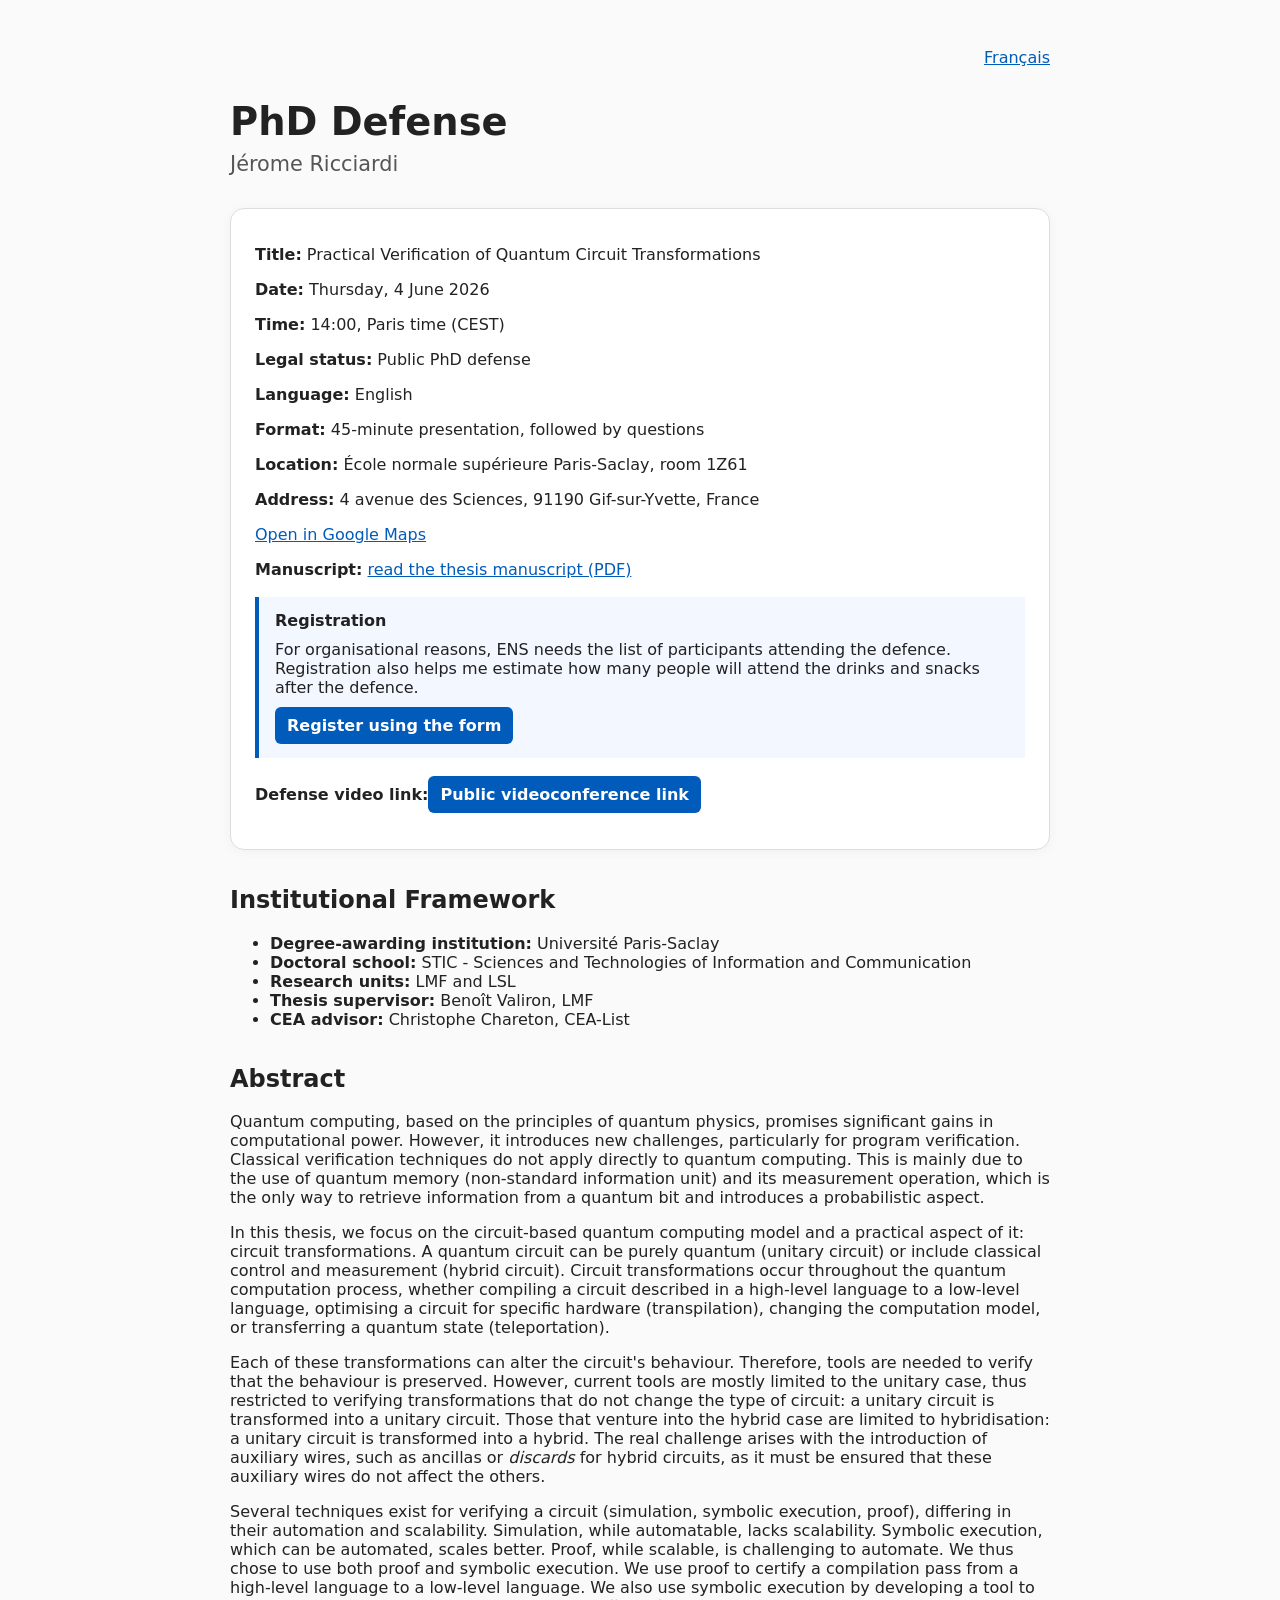
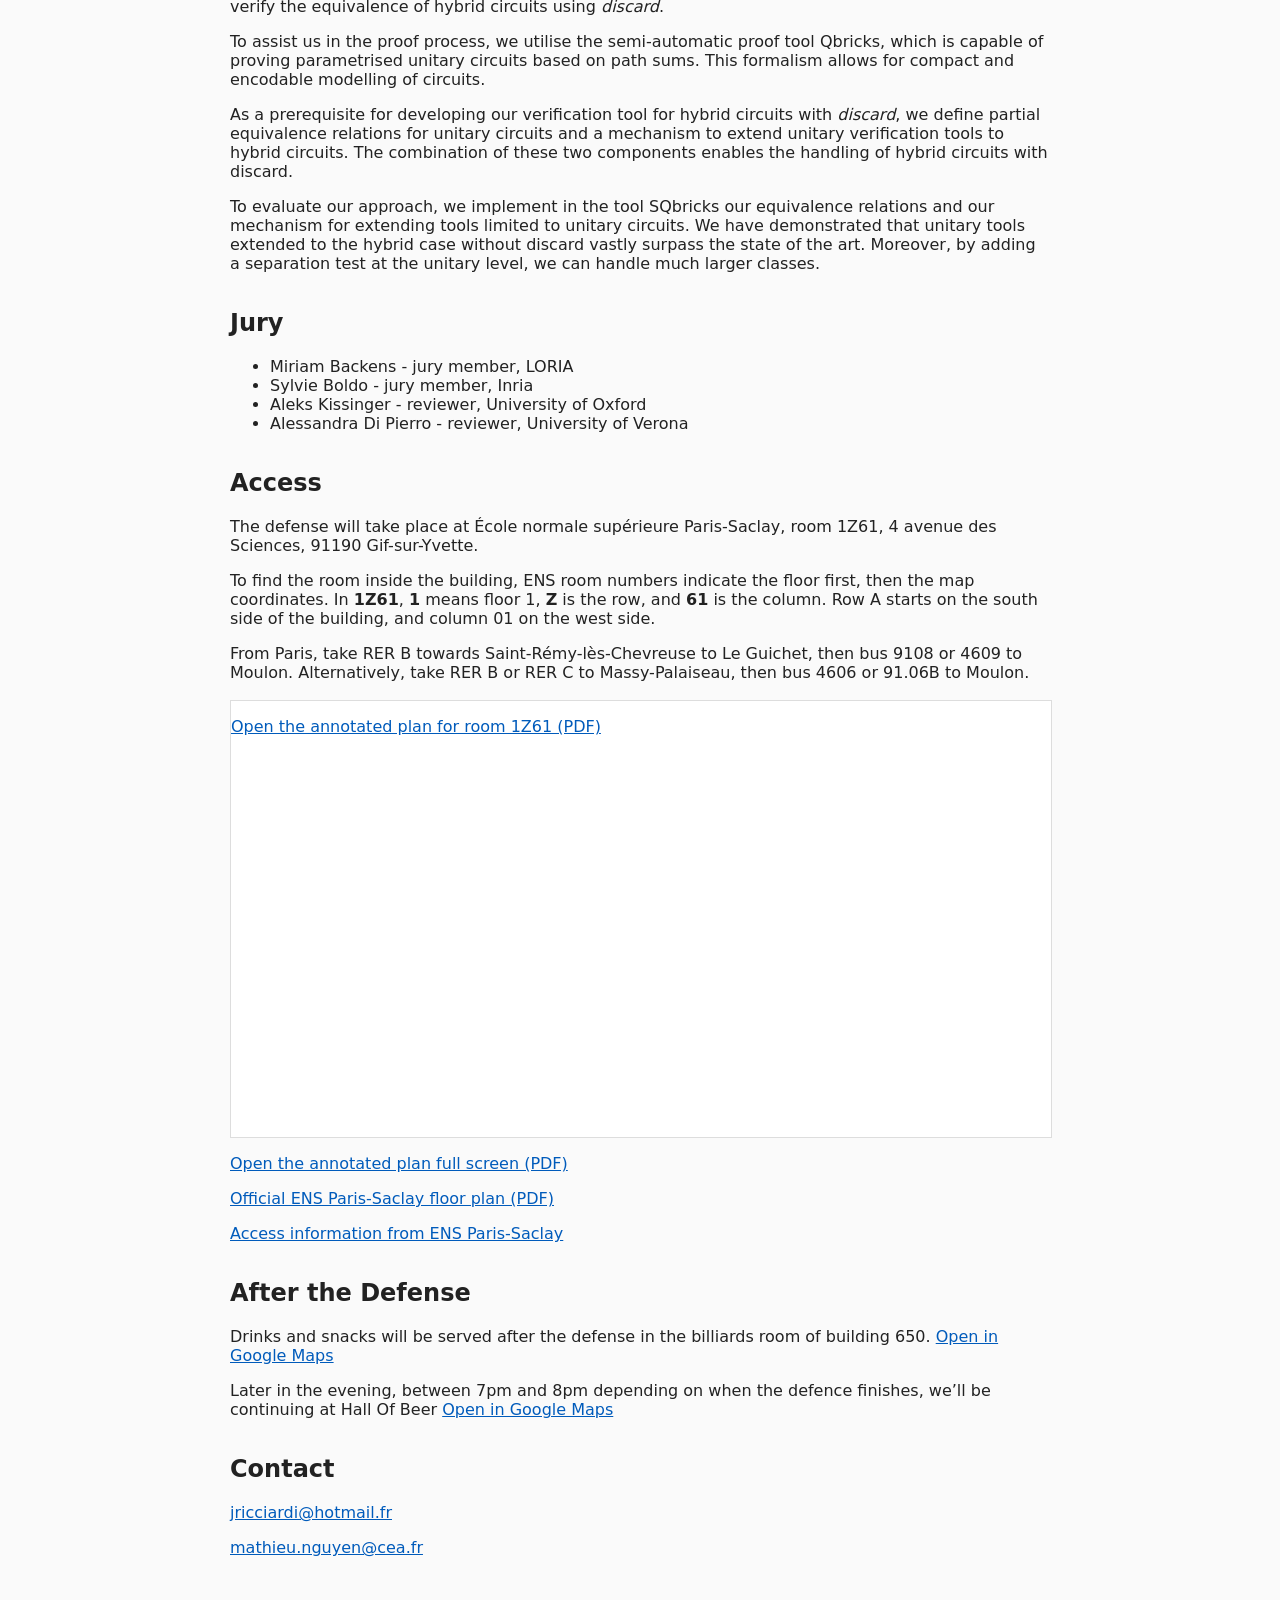
==== en.html @ b3313cec "Add 2nd contact and precision of localise the room" ====
<!doctype html>
<html lang="en">

<head>
  <meta charset="utf-8">
  <title>PhD Defense — Jérome Ricciardi</title>
  <meta name="viewport" content="width=device-width, initial-scale=1">
  <link rel="stylesheet" href="assets/style.css">
</head>

<body>
  <main>
    <div class="lang"><a href="index.html">Français</a></div>

    <h1>PhD Defense</h1>
    <p class="subtitle">Jérome Ricciardi</p>

    <section class="card">
      <p><strong>Title:</strong> Practical Verification of Quantum Circuit Transformations</p>
      <p><strong>Date:</strong> Thursday, 4 June 2026</p>
      <p><strong>Time:</strong> 14:00, Paris time (CEST)</p>
      <p><strong>Legal status:</strong> Public PhD defense</p>
      <p><strong>Language:</strong> English</p>
      <p><strong>Format:</strong> 45-minute presentation, followed by questions</p>
      <p><strong>Location:</strong> École normale supérieure Paris-Saclay, room 1Z61</p>
      <p><strong>Address:</strong> 4 avenue des Sciences, 91190 Gif-sur-Yvette, France</p>
      <p><a href="https://maps.app.goo.gl/YySipCzwZh6oyQ4a8">Open in Google Maps</a></p>
      <p><strong>Manuscript:</strong> <a href="files/these_jerome.pdf">read the thesis manuscript
          (PDF)</a></p>
      <div class="notice">
        <p><strong>Registration</strong></p>
        <p>
          For organisational reasons, ENS needs the list of participants attending the defence. Registration also helps
          me estimate how many people will attend the drinks and snacks after the defence.
        </p>
        <p><a class="button-link" href="https://forms.gle/MHxftr5LkC7maYt9A">Register using the form</a></p>
      </div>
      <p><strong>Defense video link:</strong><a class="button-link"
          href="https://app.livestorm.co/cea_list/phd-defense-jerome-ricciardi/live?s=db98a6d7-4648-4a92-914b-485fe1a177fe">Public
          videoconference link</a></p>
      <!-- <p><strong>Jury video link:</strong> TODO private videoconference link for jury members</p> -->
    </section>

    <section>
      <h2>Institutional Framework</h2>
      <ul>
        <li><strong>Degree-awarding institution:</strong> Université Paris-Saclay</li>
        <li><strong>Doctoral school:</strong> STIC - Sciences and Technologies of Information and Communication</li>
        <li><strong>Research units:</strong> LMF and LSL</li>
        <li><strong>Thesis supervisor:</strong> Benoît Valiron, LMF</li>
        <li><strong>CEA advisor:</strong> Christophe Chareton, CEA-List</li>
      </ul>
    </section>

    <section>
      <h2>Abstract</h2>
      <p>Quantum computing, based on the principles of quantum physics, promises significant gains in computational
        power. However, it introduces new challenges, particularly for program verification. Classical verification
        techniques do not apply directly to quantum computing. This is mainly due to the use of
        quantum memory (non-standard information unit) and its measurement operation, which is the only way to retrieve
        information from a quantum bit and introduces a probabilistic aspect.</p>
      <p>
        In this thesis, we focus on the circuit-based quantum computing model and a practical aspect of it: circuit
        transformations. A quantum circuit can be purely quantum (unitary circuit) or include classical control and
        measurement (hybrid circuit). Circuit transformations occur throughout the quantum computation process, whether
        compiling a circuit described
        in a high-level language to a low-level language, optimising a circuit for specific hardware (transpilation),
        changing the computation model, or transferring a quantum state (teleportation).</p>
      <p>
        Each of these transformations can alter the circuit's behaviour. Therefore, tools are needed to verify that the
        behaviour is preserved. However, current tools are mostly limited to the unitary case, thus restricted to
        verifying transformations that do not change the type of circuit: a unitary circuit is transformed into a
        unitary circuit. Those that venture into the hybrid case are limited to hybridisation: a unitary circuit is
        transformed into a
        hybrid. The real challenge arises with the introduction of auxiliary wires, such as ancillas or
        <em>discards</em> for hybrid circuits, as it must be ensured that these auxiliary wires do not affect the
        others.
      </p>
      <p>
        Several techniques exist for verifying a circuit (simulation, symbolic execution, proof), differing in their
        automation and scalability. Simulation, while automatable, lacks scalability. Symbolic execution, which can be
        automated, scales better. Proof, while scalable, is challenging to automate. We thus chose to use both proof and
        symbolic execution. We use proof to certify a compilation pass from a high-level language to a low-level
        language. We also use symbolic execution by developing a tool to verify the equivalence of hybrid circuits using
        <em>discard</em>.
      </p>
      <p>
        To assist us in the proof process, we utilise the semi-automatic proof tool Qbricks, which is capable of proving
        parametrised unitary circuits based on path sums. This formalism allows for compact and encodable modelling of
        circuits.</p>
      <p>
        As a prerequisite for developing our verification tool for hybrid circuits with <em>discard</em>, we define
        partial equivalence relations for unitary circuits and a mechanism to extend unitary verification tools to
        hybrid
        circuits. The combination of these two components enables the handling of hybrid circuits with discard.</p>
      <p>
        To evaluate our approach, we implement in the tool SQbricks our equivalence relations and our mechanism for
        extending tools limited to unitary circuits. We have demonstrated that unitary tools extended to the hybrid case
        without discard vastly surpass the state of the art. Moreover, by adding a separation test at the unitary level,
        we can handle much larger classes.</p>
    </section>

    <section>
      <h2>Jury</h2>
      <ul>
        <li>Miriam Backens - jury member, LORIA</li>
        <li>Sylvie Boldo - jury member, Inria</li>
        <li>Aleks Kissinger - reviewer, University of Oxford</li>
        <li>Alessandra Di Pierro - reviewer, University of Verona</li>
      </ul>
    </section>

    <section>
      <h2>Access</h2>
      <p>
        The defense will take place at École normale supérieure Paris-Saclay, room 1Z61,
        4 avenue des Sciences, 91190 Gif-sur-Yvette.
      </p>
      <p>
        To find the room inside the building, ENS room numbers indicate the floor first, then the map coordinates. In
        <strong>1Z61</strong>, <strong>1</strong> means floor 1, <strong>Z</strong> is the row, and
        <strong>61</strong> is the column. Row A starts on the south side of the building, and column 01 on the west
        side.
      </p>
      <p>
        From Paris, take RER B towards Saint-Rémy-lès-Chevreuse to Le Guichet, then bus 9108 or 4609 to Moulon.
        Alternatively, take RER B or RER C to Massy-Palaiseau, then bus 4606 or 91.06B to Moulon.
      </p>
      <div class="map-preview">
        <object data="files/plan-ens.pdf" type="application/pdf" aria-label="Annotated plan for room 1Z61">
          <p><a href="files/plan-ens.pdf">Open the annotated plan for room 1Z61 (PDF)</a></p>
        </object>
      </div>
      <p><a href="files/plan-ens.pdf">Open the annotated plan full screen (PDF)</a></p>
      <p><a href="https://ens-paris-saclay.fr/sites/default/files/2020-09/Plan%20ENS%20Paris-Saclay.pdf">Official ENS
          Paris-Saclay floor plan (PDF)</a></p>
      <p><a href="https://ens-paris-saclay.fr/lecole/venir-lecole">Access information from ENS Paris-Saclay</a></p>
    </section>

    <section>
      <h2>After the Defense</h2>
      <p>
        Drinks and snacks will be served after the defense in the
        billiards room of building 650.
        <a href="https://maps.app.goo.gl/uY7dRMi2qqMR5Bhy9">Open in Google Maps</a>
      </p>
      <p>
        Later in the evening, between 7pm and 8pm depending on when the defence finishes, we’ll be continuing at Hall Of
        Beer
        <a href="https://maps.app.goo.gl/phhV9KRYEQvaL94y9">Open in Google Maps</a>
      </p>
    </section>

    <section>
      <h2>Contact</h2>
      <p><a href="mailto:jricciardi@hotmail.fr">jricciardi@hotmail.fr</a></p>
      <p><a href="mailto:mathieu.nguyen@cea.fr">mathieu.nguyen@cea.fr</a></p>
    </section>
  </main>
</body>

</html>
---- assets/style.css ----
body {
  font-family: system-ui, -apple-system, BlinkMacSystemFont, "Segoe UI", sans-serif;
  margin: 0;
  color: #222;
  background: #fafafa;
}

main {
  max-width: 820px;
  margin: 0 auto;
  padding: 48px 20px;
}

.lang {
  text-align: right;
  margin-bottom: 32px;
}

h1 {
  font-size: 2.4rem;
  margin-bottom: 0.2em;
}

.subtitle {
  font-size: 1.3rem;
  color: #555;
  margin-top: 0;
}

h2 {
  margin-top: 36px;
}

.card {
  background: white;
  border: 1px solid #ddd;
  border-radius: 14px;
  padding: 20px 24px;
  margin: 32px 0;
  box-shadow: 0 2px 12px rgba(0,0,0,0.04);
}

a {
  color: #005bbb;
}

.notice {
  margin: 18px 0;
  padding: 14px 16px;
  background: #f3f7ff;
  border-left: 4px solid #005bbb;
}

.notice p {
  margin: 0 0 10px;
}

.notice p:last-child {
  margin-bottom: 0;
}

.button-link {
  display: inline-block;
  padding: 9px 12px;
  color: #fff;
  background: #005bbb;
  border-radius: 6px;
  font-weight: 600;
  text-decoration: none;
}

.button-link:hover,
.button-link:focus {
  background: #004999;
}

.map-preview {
  width: 100%;
  margin: 18px 0 8px;
  border: 1px solid #ddd;
  background: #fff;
}

.map-preview object {
  display: block;
  width: 100%;
  height: min(62vw, 420px);
}
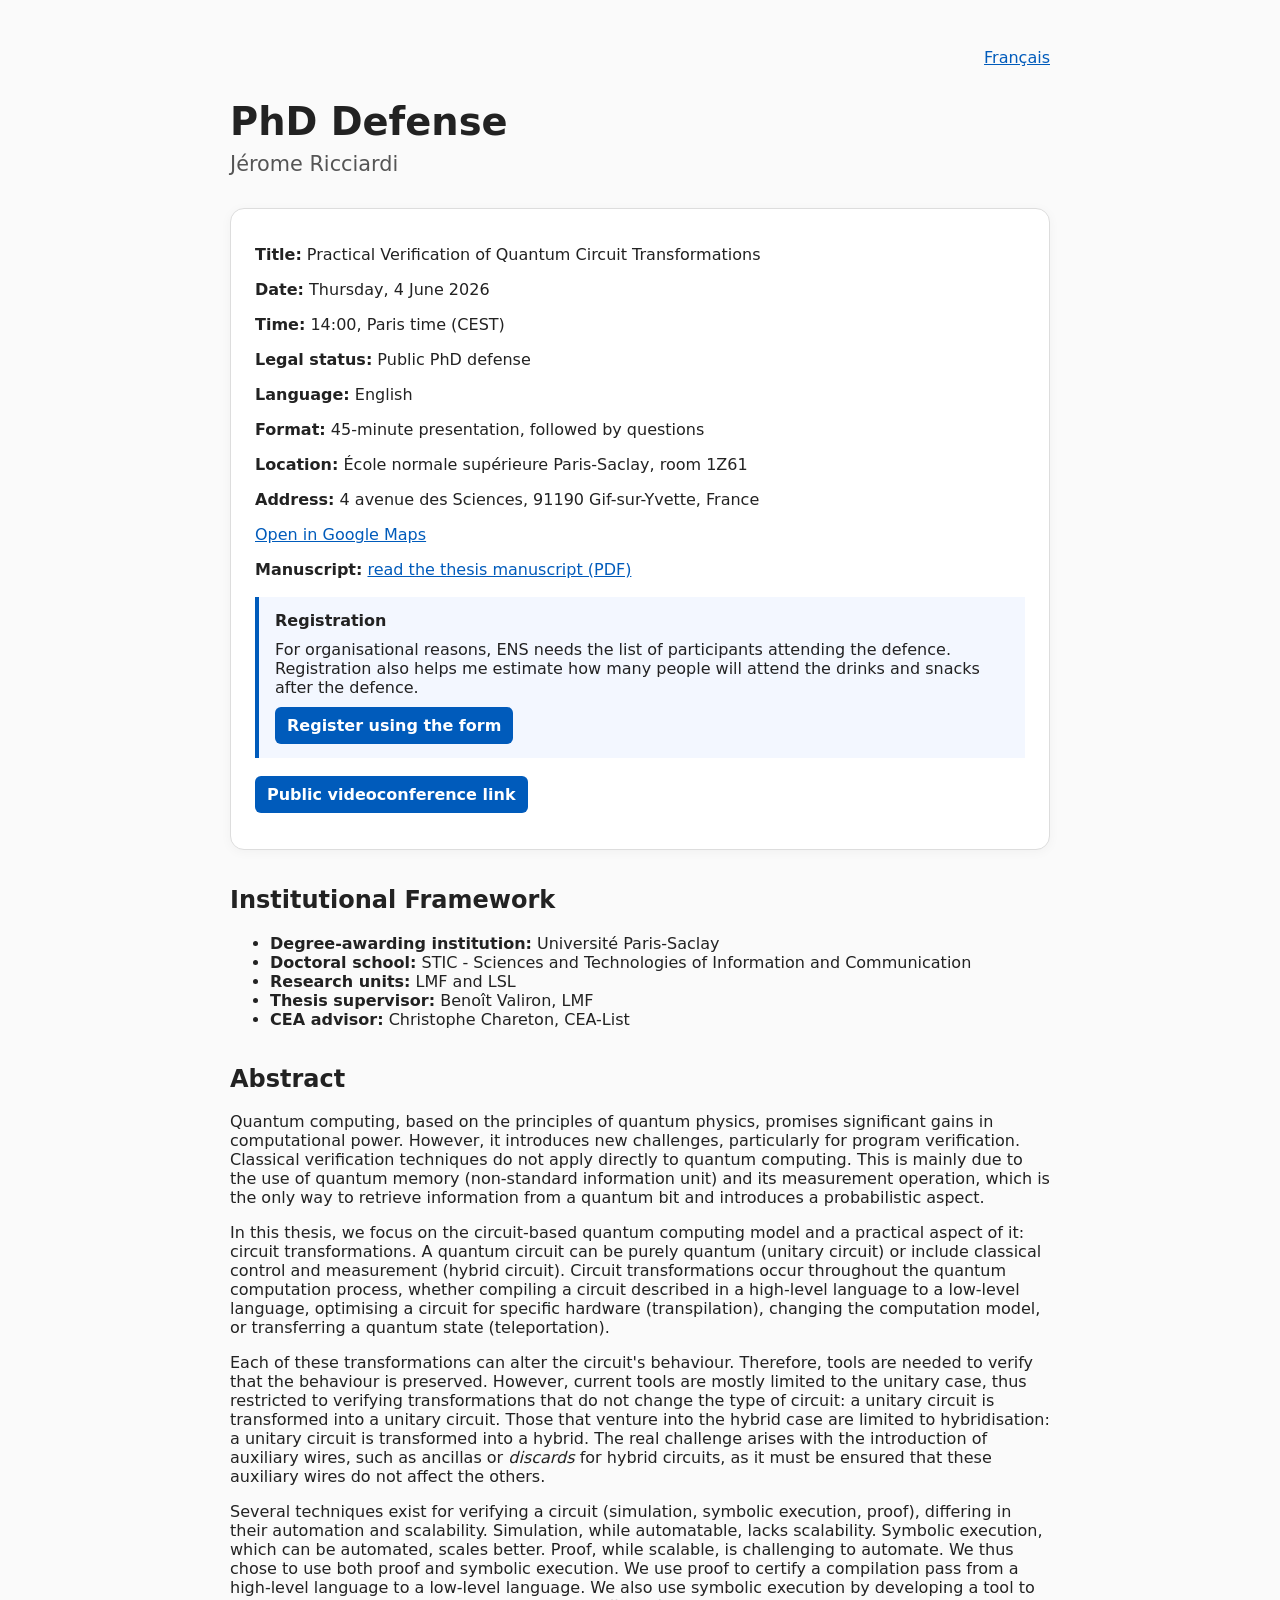
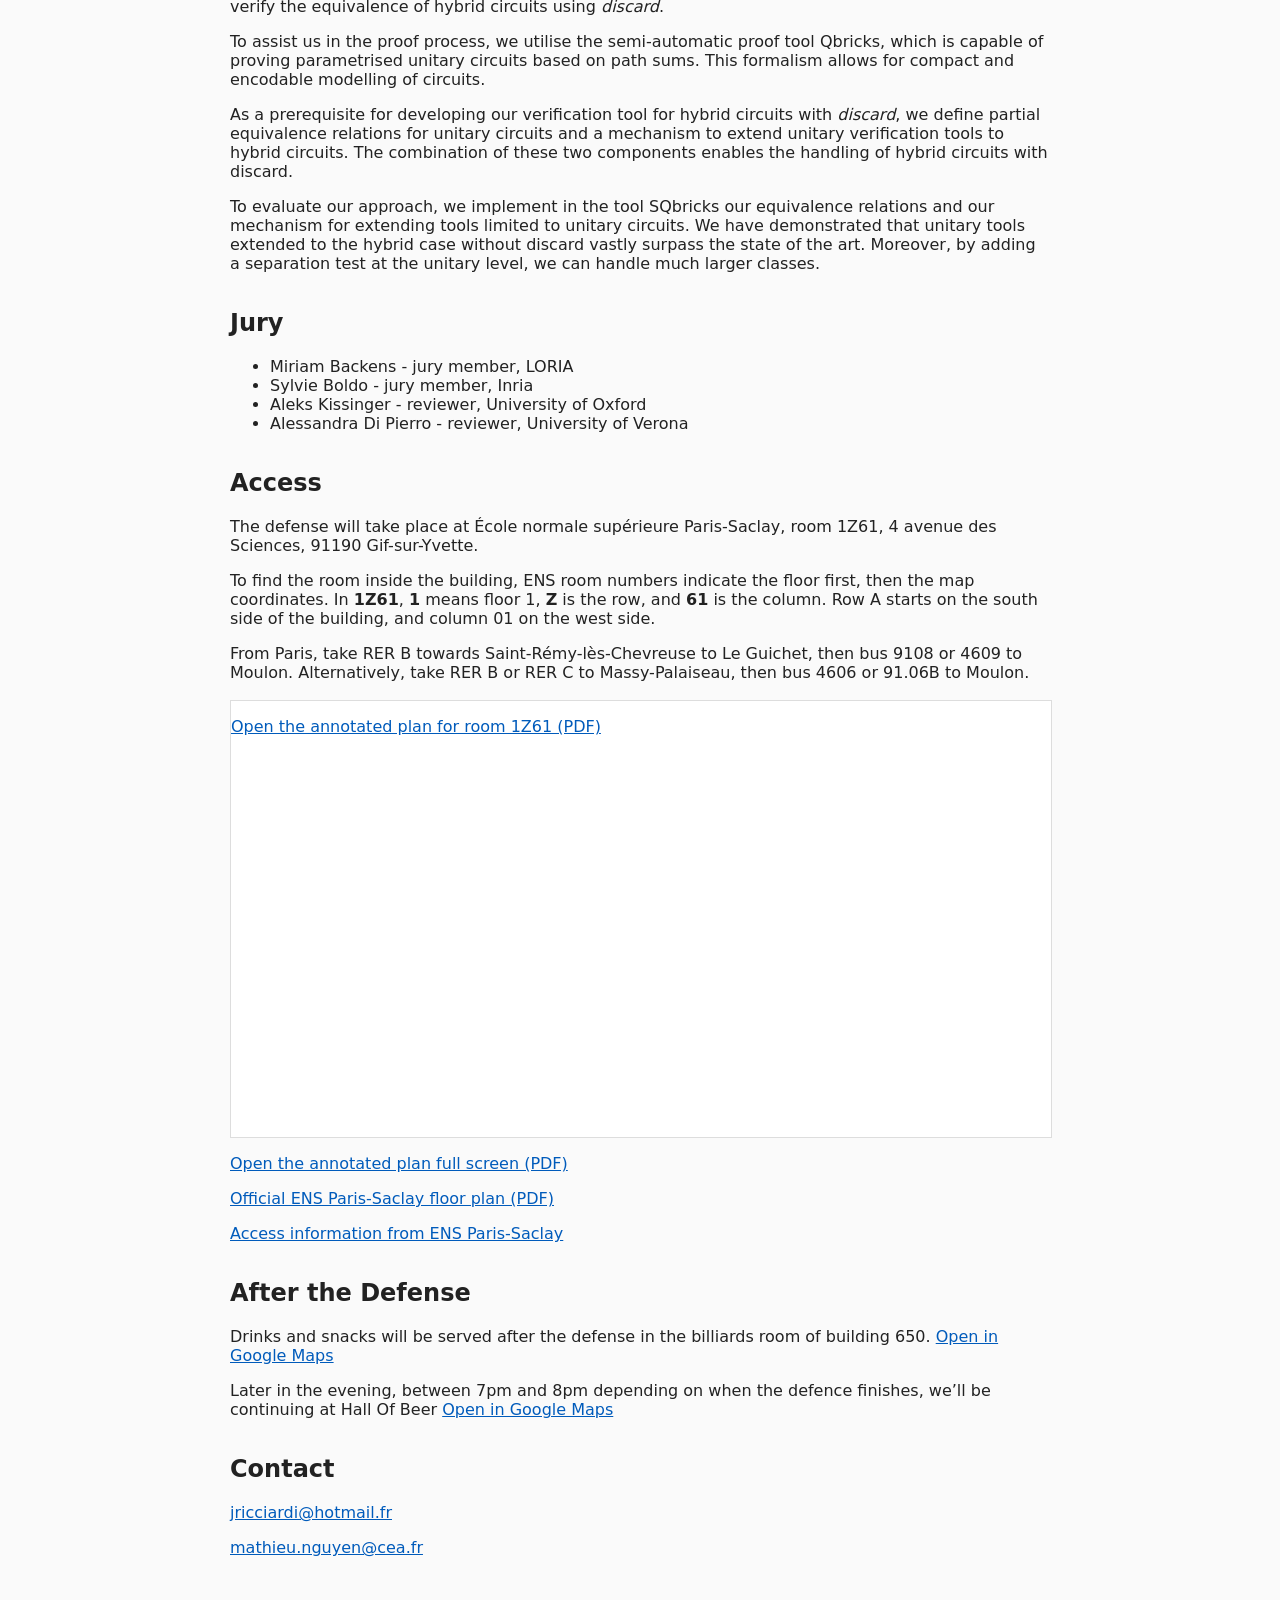
==== commit 38a671c2: "Add 2nd contact and precision of localise the room" ====
--- a/en.html
+++ b/en.html
@@ -35,7 +35,7 @@
         </p>
         <p><a class="button-link" href="https://forms.gle/MHxftr5LkC7maYt9A">Register using the form</a></p>
       </div>
-      <p><strong>Defense video link:</strong><a class="button-link"
+      <p><a class="button-link"
           href="https://app.livestorm.co/cea_list/phd-defense-jerome-ricciardi/live?s=db98a6d7-4648-4a92-914b-485fe1a177fe">Public
           videoconference link</a></p>
       <!-- <p><strong>Jury video link:</strong> TODO private videoconference link for jury members</p> -->
@@ -159,4 +159,4 @@
   </main>
 </body>
 
-</html>
+</html>
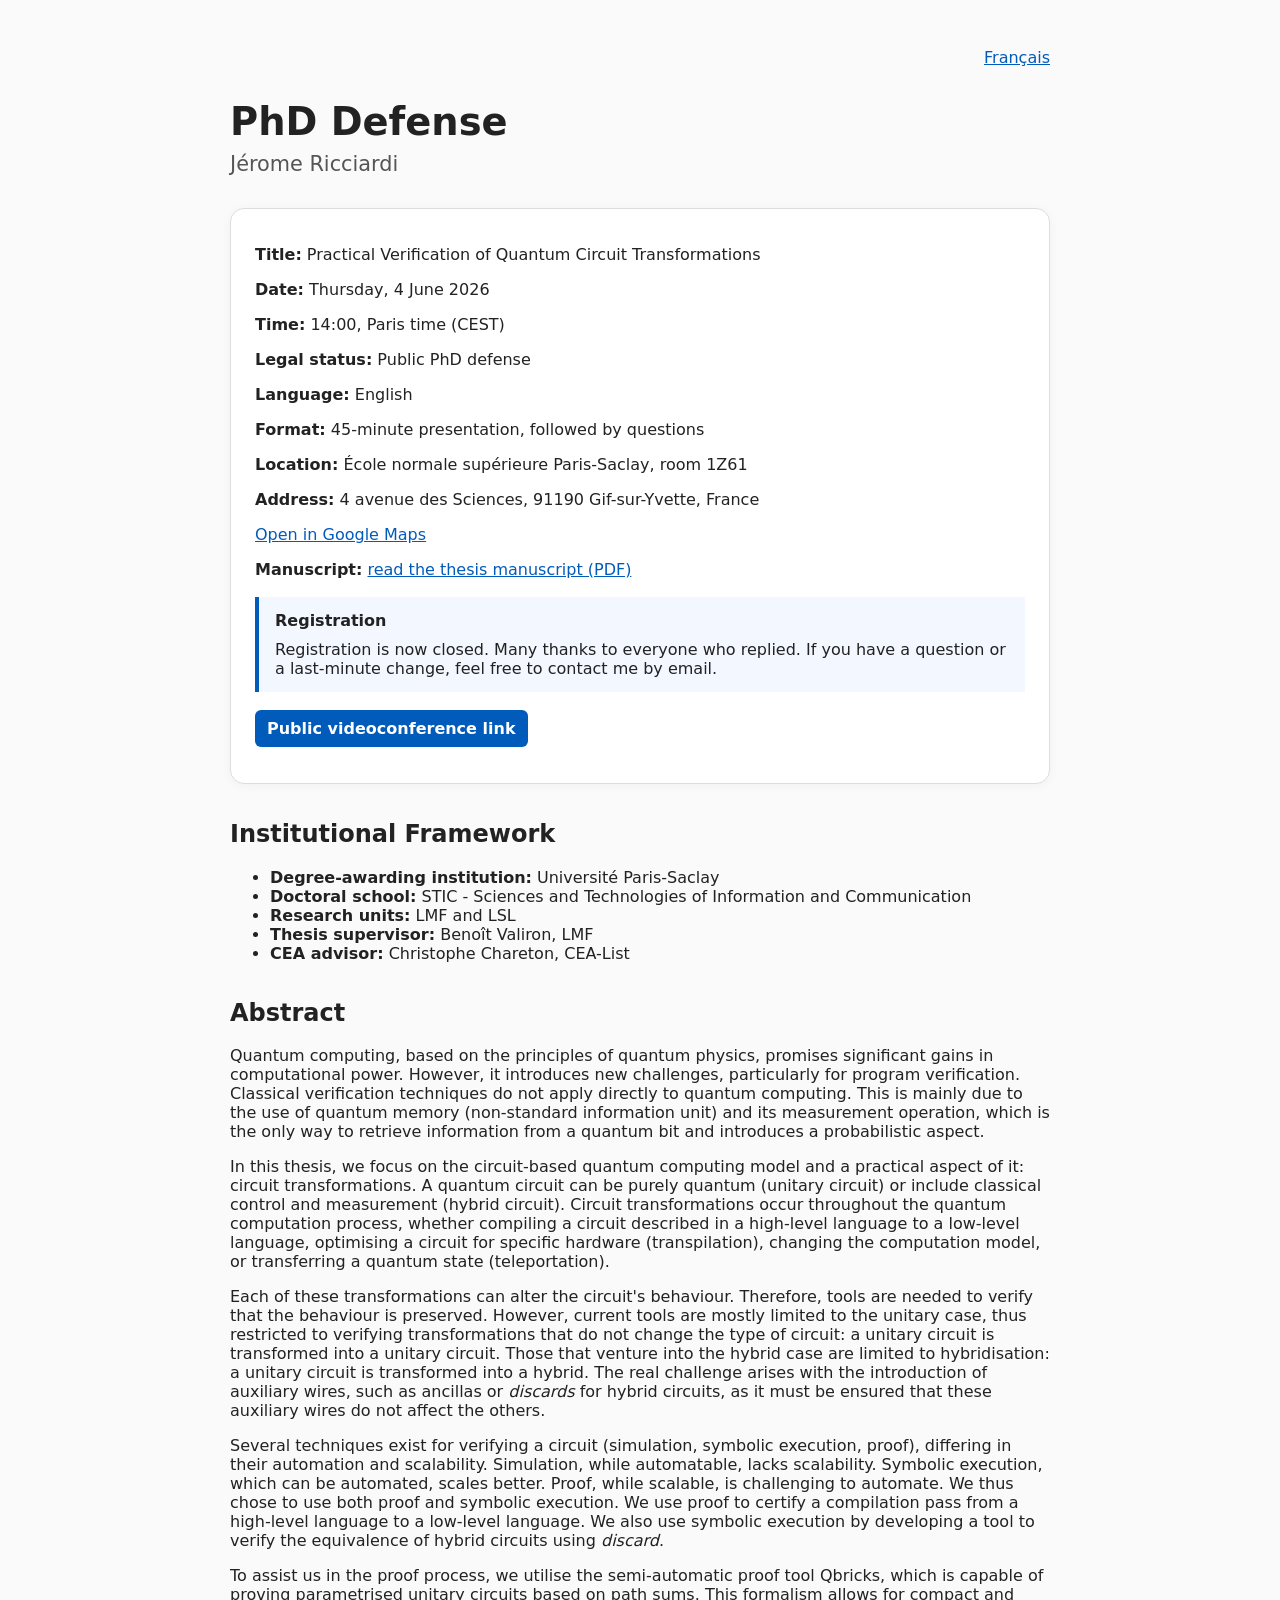
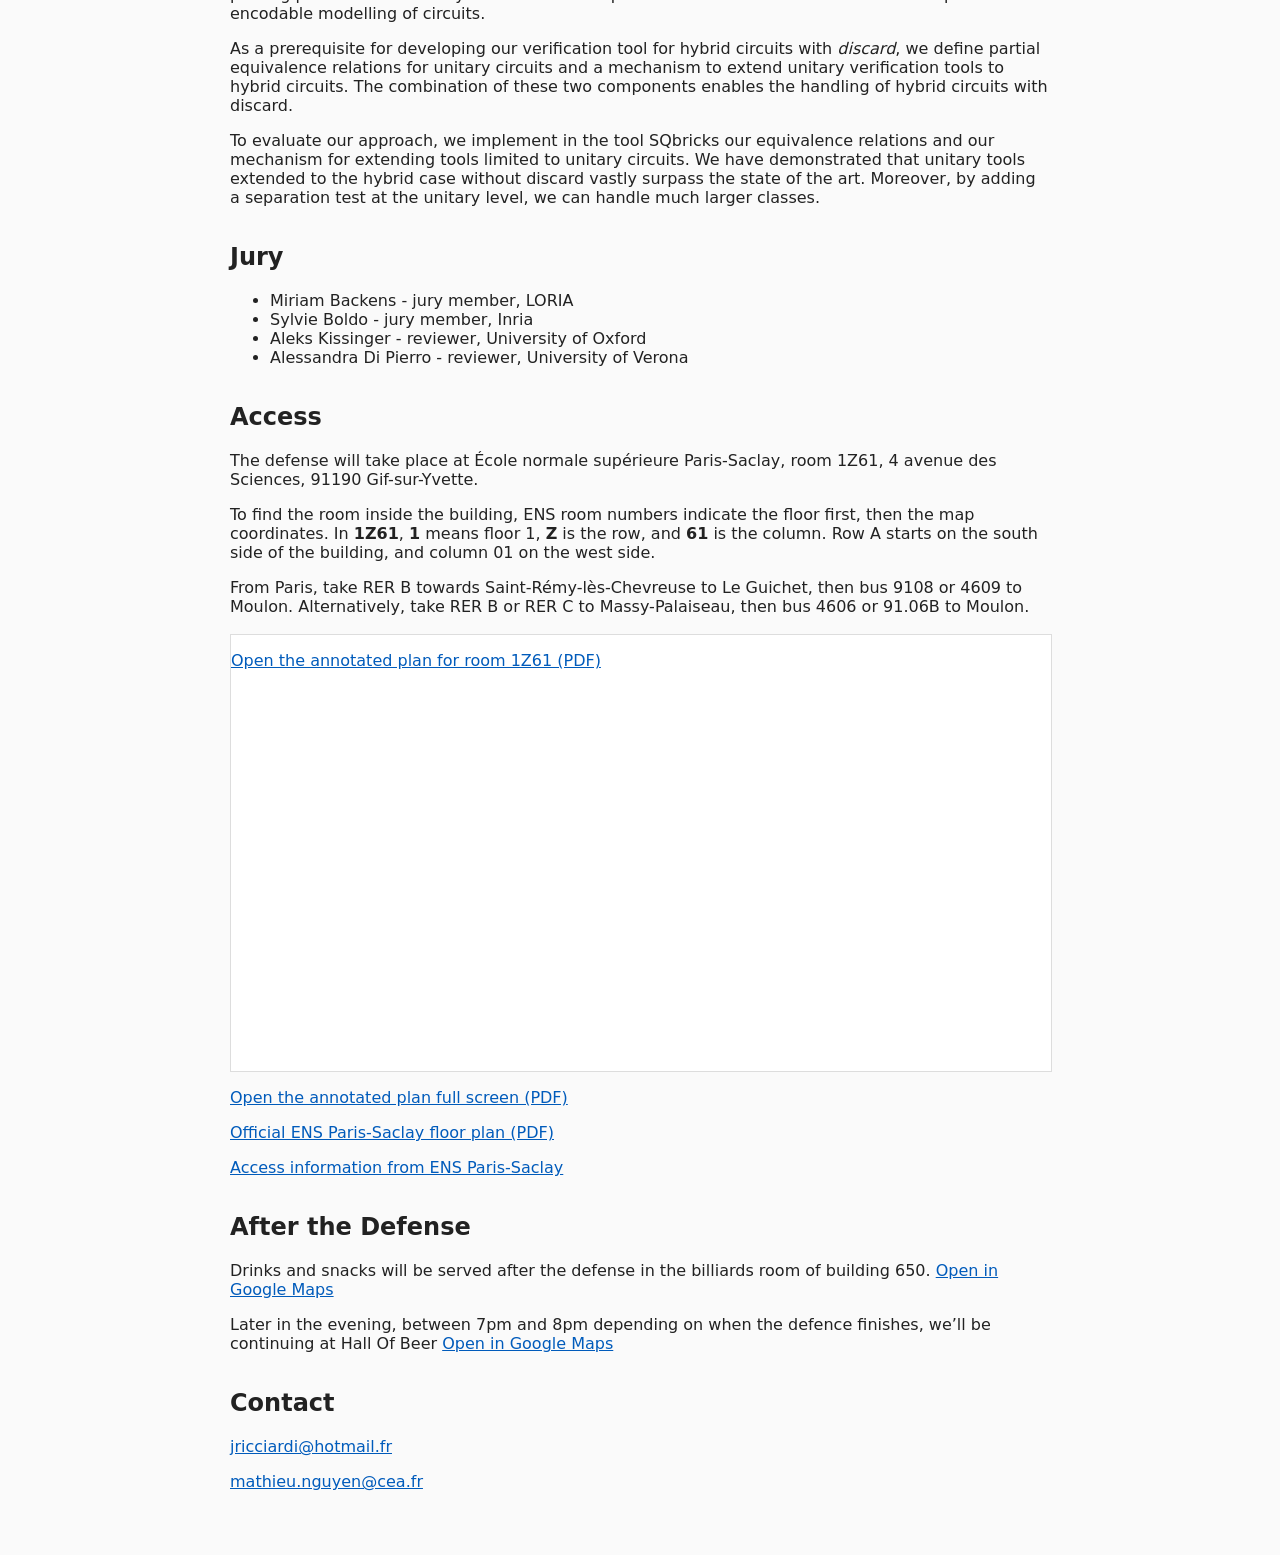
==== commit d05ebe81: "Remove registration" ====
--- a/en.html
+++ b/en.html
@@ -30,13 +30,11 @@
       <div class="notice">
         <p><strong>Registration</strong></p>
         <p>
-          For organisational reasons, ENS needs the list of participants attending the defence. Registration also helps
-          me estimate how many people will attend the drinks and snacks after the defence.
+          Registration is now closed. Many thanks to everyone who replied. If you have a question or a last-minute
+          change, feel free to contact me by email.
         </p>
-        <p><a class="button-link" href="https://forms.gle/MHxftr5LkC7maYt9A">Register using the form</a></p>
       </div>
-      <p><a class="button-link"
-          href="https://app.livestorm.co/cea_list/phd-defense-jerome-ricciardi/live?s=db98a6d7-4648-4a92-914b-485fe1a177fe">Public
+      <p><a class="button-link" href="https://app.livestorm.co/p/a8d90776-4eb0-4152-9e04-aa9fddda8fc7">Public
           videoconference link</a></p>
       <!-- <p><strong>Jury video link:</strong> TODO private videoconference link for jury members</p> -->
     </section>
@@ -159,4 +157,4 @@
   </main>
 </body>
 
-</html>+</html>
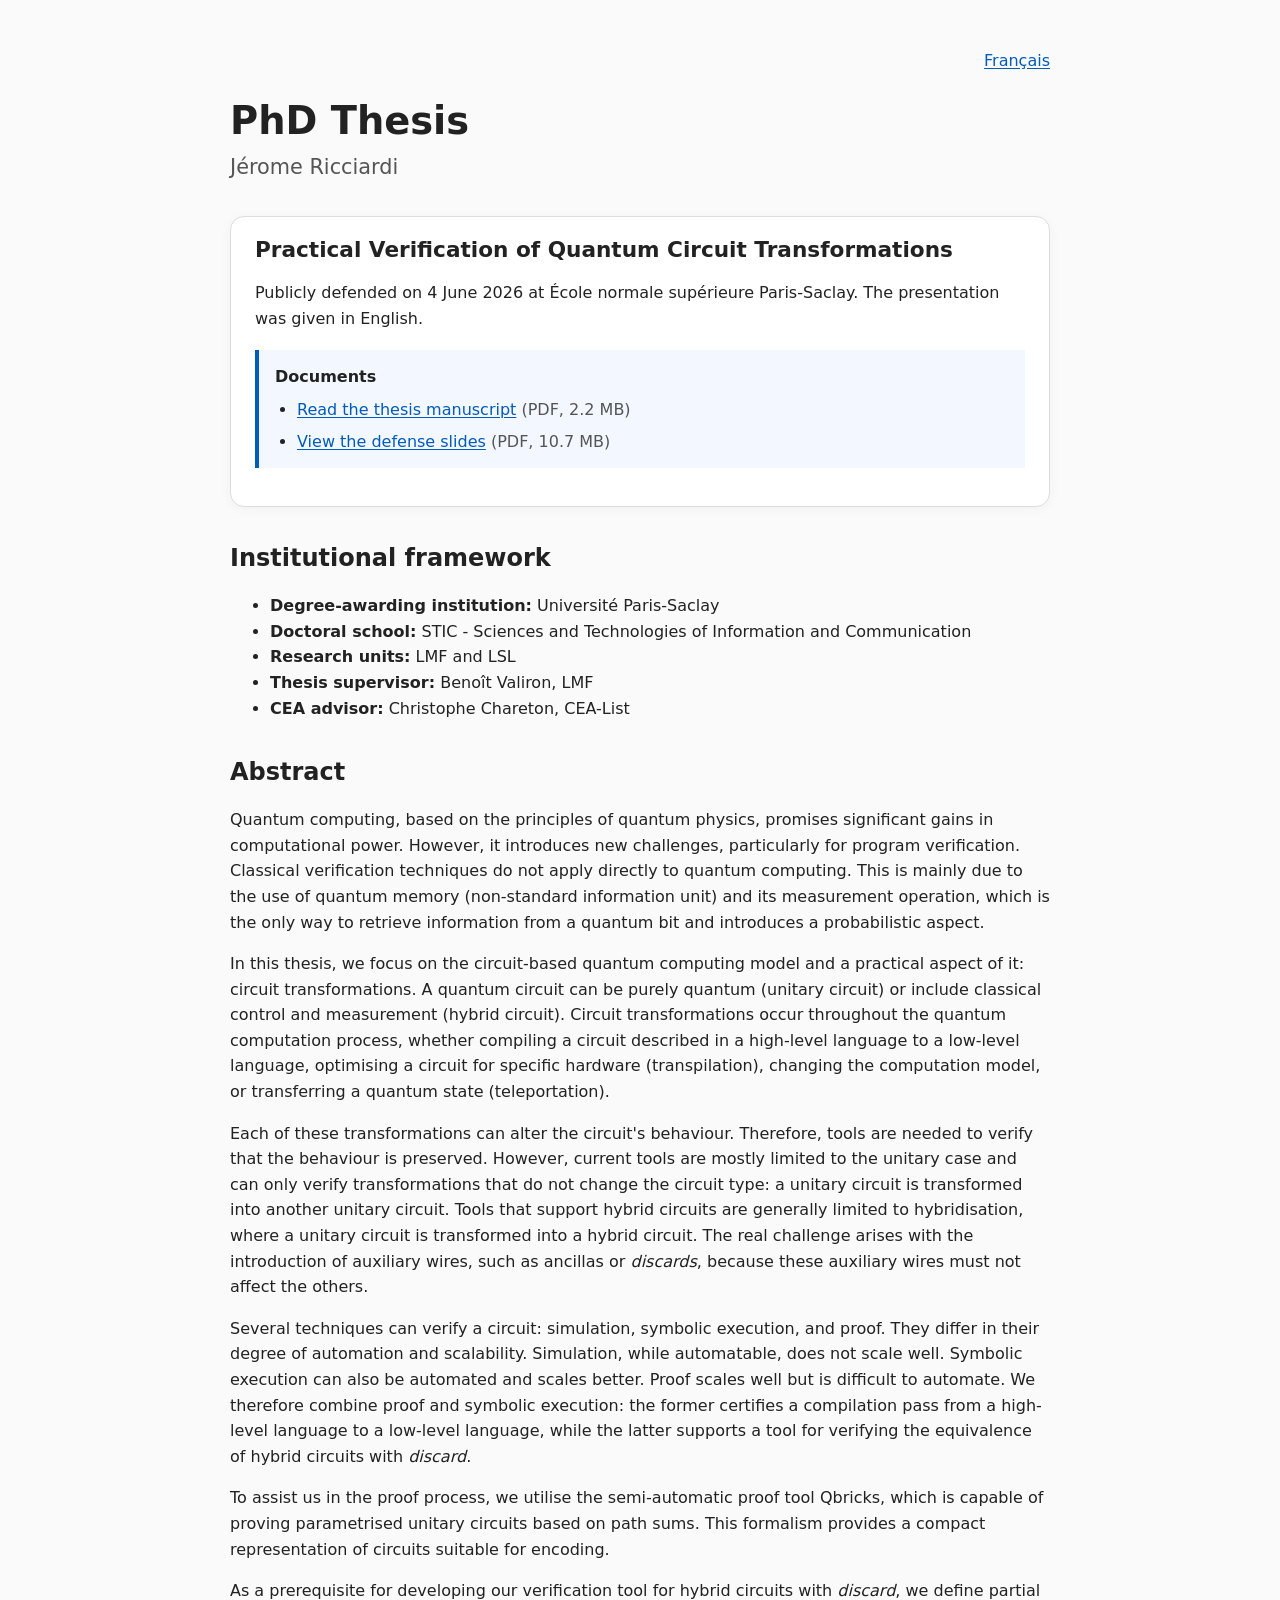
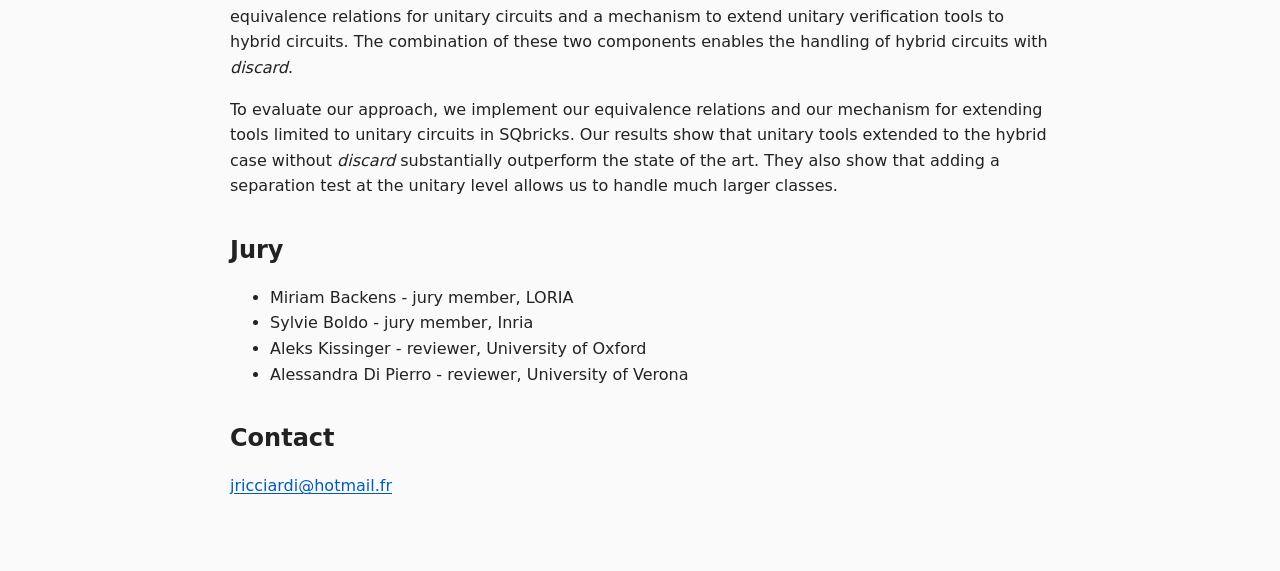
==== commit 876c3e27: "After defense" ====
--- a/en.html
+++ b/en.html
@@ -3,44 +3,50 @@
 
 <head>
   <meta charset="utf-8">
-  <title>PhD Defense — Jérome Ricciardi</title>
+  <title>PhD Thesis — Jérome Ricciardi</title>
+  <meta name="description"
+    content="Jérome Ricciardi's PhD thesis on the practical verification of quantum circuit transformations. Thesis manuscript and defense slides.">
   <meta name="viewport" content="width=device-width, initial-scale=1">
+  <link rel="alternate" hreflang="fr" href="index.html">
+  <link rel="alternate" hreflang="en" href="en.html">
   <link rel="stylesheet" href="assets/style.css">
 </head>
 
 <body>
   <main>
-    <div class="lang"><a href="index.html">Français</a></div>
+    <nav class="lang" aria-label="Language selection">
+      <a href="index.html" lang="fr" hreflang="fr">Français</a>
+    </nav>
 
-    <h1>PhD Defense</h1>
+    <h1>PhD Thesis</h1>
     <p class="subtitle">Jérome Ricciardi</p>
 
-    <section class="card">
-      <p><strong>Title:</strong> Practical Verification of Quantum Circuit Transformations</p>
-      <p><strong>Date:</strong> Thursday, 4 June 2026</p>
-      <p><strong>Time:</strong> 14:00, Paris time (CEST)</p>
-      <p><strong>Legal status:</strong> Public PhD defense</p>
-      <p><strong>Language:</strong> English</p>
-      <p><strong>Format:</strong> 45-minute presentation, followed by questions</p>
-      <p><strong>Location:</strong> École normale supérieure Paris-Saclay, room 1Z61</p>
-      <p><strong>Address:</strong> 4 avenue des Sciences, 91190 Gif-sur-Yvette, France</p>
-      <p><a href="https://maps.app.goo.gl/YySipCzwZh6oyQ4a8">Open in Google Maps</a></p>
-      <p><strong>Manuscript:</strong> <a href="files/these_jerome.pdf">read the thesis manuscript
-          (PDF)</a></p>
-      <div class="notice">
-        <p><strong>Registration</strong></p>
-        <p>
-          Registration is now closed. Many thanks to everyone who replied. If you have a question or a last-minute
-          change, feel free to contact me by email.
-        </p>
+    <section class="card" aria-labelledby="thesis-title">
+      <h2 class="thesis-title" id="thesis-title">
+        Practical Verification of Quantum Circuit Transformations
+      </h2>
+      <p>
+        Publicly defended on <time datetime="2026-06-04">4 June 2026</time>
+        at École normale supérieure Paris-Saclay.
+        The presentation was given in English.
+      </p>
+      <div class="documents">
+        <h3>Documents</h3>
+        <ul>
+          <li>
+            <a href="files/these_jerome.pdf" type="application/pdf">Read the thesis manuscript</a>
+            <span class="file-info">(PDF, 2.2 MB)</span>
+          </li>
+          <li>
+            <a href="files/slides_soutenance_jerome.pdf" type="application/pdf">View the defense slides</a>
+            <span class="file-info">(PDF, 10.7 MB)</span>
+          </li>
+        </ul>
       </div>
-      <p><a class="button-link" href="https://app.livestorm.co/p/a8d90776-4eb0-4152-9e04-aa9fddda8fc7">Public
-          videoconference link</a></p>
-      <!-- <p><strong>Jury video link:</strong> TODO private videoconference link for jury members</p> -->
     </section>
 
     <section>
-      <h2>Institutional Framework</h2>
+      <h2>Institutional framework</h2>
       <ul>
         <li><strong>Degree-awarding institution:</strong> Université Paris-Saclay</li>
         <li><strong>Doctoral school:</strong> STIC - Sciences and Technologies of Information and Communication</li>
@@ -66,36 +72,33 @@
         changing the computation model, or transferring a quantum state (teleportation).</p>
       <p>
         Each of these transformations can alter the circuit's behaviour. Therefore, tools are needed to verify that the
-        behaviour is preserved. However, current tools are mostly limited to the unitary case, thus restricted to
-        verifying transformations that do not change the type of circuit: a unitary circuit is transformed into a
-        unitary circuit. Those that venture into the hybrid case are limited to hybridisation: a unitary circuit is
-        transformed into a
-        hybrid. The real challenge arises with the introduction of auxiliary wires, such as ancillas or
-        <em>discards</em> for hybrid circuits, as it must be ensured that these auxiliary wires do not affect the
-        others.
+        behaviour is preserved. However, current tools are mostly limited to the unitary case and can only verify
+        transformations that do not change the circuit type: a unitary circuit is transformed into another unitary
+        circuit. Tools that support hybrid circuits are generally limited to hybridisation, where a unitary circuit is
+        transformed into a hybrid circuit. The real challenge arises with the introduction of auxiliary wires, such as
+        ancillas or <em>discards</em>, because these auxiliary wires must not affect the others.
       </p>
       <p>
-        Several techniques exist for verifying a circuit (simulation, symbolic execution, proof), differing in their
-        automation and scalability. Simulation, while automatable, lacks scalability. Symbolic execution, which can be
-        automated, scales better. Proof, while scalable, is challenging to automate. We thus chose to use both proof and
-        symbolic execution. We use proof to certify a compilation pass from a high-level language to a low-level
-        language. We also use symbolic execution by developing a tool to verify the equivalence of hybrid circuits using
-        <em>discard</em>.
+        Several techniques can verify a circuit: simulation, symbolic execution, and proof. They differ in their degree
+        of automation and scalability. Simulation, while automatable, does not scale well. Symbolic execution can also
+        be automated and scales better. Proof scales well but is difficult to automate. We therefore combine proof and
+        symbolic execution: the former certifies a compilation pass from a high-level language to a low-level language,
+        while the latter supports a tool for verifying the equivalence of hybrid circuits with <em>discard</em>.
       </p>
       <p>
         To assist us in the proof process, we utilise the semi-automatic proof tool Qbricks, which is capable of proving
-        parametrised unitary circuits based on path sums. This formalism allows for compact and encodable modelling of
-        circuits.</p>
+        parametrised unitary circuits based on path sums. This formalism provides a compact representation of circuits
+        suitable for encoding.</p>
       <p>
         As a prerequisite for developing our verification tool for hybrid circuits with <em>discard</em>, we define
         partial equivalence relations for unitary circuits and a mechanism to extend unitary verification tools to
-        hybrid
-        circuits. The combination of these two components enables the handling of hybrid circuits with discard.</p>
+        hybrid circuits. The combination of these two components enables the handling of hybrid circuits with
+        <em>discard</em>.</p>
       <p>
-        To evaluate our approach, we implement in the tool SQbricks our equivalence relations and our mechanism for
-        extending tools limited to unitary circuits. We have demonstrated that unitary tools extended to the hybrid case
-        without discard vastly surpass the state of the art. Moreover, by adding a separation test at the unitary level,
-        we can handle much larger classes.</p>
+        To evaluate our approach, we implement our equivalence relations and our mechanism for extending tools limited
+        to unitary circuits in SQbricks. Our results show that unitary tools extended to the hybrid case without
+        <em>discard</em> substantially outperform the state of the art. They also show that adding a separation test at
+        the unitary level allows us to handle much larger classes.</p>
     </section>
 
     <section>
@@ -109,50 +112,8 @@
     </section>
 
     <section>
-      <h2>Access</h2>
-      <p>
-        The defense will take place at École normale supérieure Paris-Saclay, room 1Z61,
-        4 avenue des Sciences, 91190 Gif-sur-Yvette.
-      </p>
-      <p>
-        To find the room inside the building, ENS room numbers indicate the floor first, then the map coordinates. In
-        <strong>1Z61</strong>, <strong>1</strong> means floor 1, <strong>Z</strong> is the row, and
-        <strong>61</strong> is the column. Row A starts on the south side of the building, and column 01 on the west
-        side.
-      </p>
-      <p>
-        From Paris, take RER B towards Saint-Rémy-lès-Chevreuse to Le Guichet, then bus 9108 or 4609 to Moulon.
-        Alternatively, take RER B or RER C to Massy-Palaiseau, then bus 4606 or 91.06B to Moulon.
-      </p>
-      <div class="map-preview">
-        <object data="files/plan-ens.pdf" type="application/pdf" aria-label="Annotated plan for room 1Z61">
-          <p><a href="files/plan-ens.pdf">Open the annotated plan for room 1Z61 (PDF)</a></p>
-        </object>
-      </div>
-      <p><a href="files/plan-ens.pdf">Open the annotated plan full screen (PDF)</a></p>
-      <p><a href="https://ens-paris-saclay.fr/sites/default/files/2020-09/Plan%20ENS%20Paris-Saclay.pdf">Official ENS
-          Paris-Saclay floor plan (PDF)</a></p>
-      <p><a href="https://ens-paris-saclay.fr/lecole/venir-lecole">Access information from ENS Paris-Saclay</a></p>
-    </section>
-
-    <section>
-      <h2>After the Defense</h2>
-      <p>
-        Drinks and snacks will be served after the defense in the
-        billiards room of building 650.
-        <a href="https://maps.app.goo.gl/uY7dRMi2qqMR5Bhy9">Open in Google Maps</a>
-      </p>
-      <p>
-        Later in the evening, between 7pm and 8pm depending on when the defence finishes, we’ll be continuing at Hall Of
-        Beer
-        <a href="https://maps.app.goo.gl/phhV9KRYEQvaL94y9">Open in Google Maps</a>
-      </p>
-    </section>
-
-    <section>
       <h2>Contact</h2>
       <p><a href="mailto:jricciardi@hotmail.fr">jricciardi@hotmail.fr</a></p>
-      <p><a href="mailto:mathieu.nguyen@cea.fr">mathieu.nguyen@cea.fr</a></p>
     </section>
   </main>
 </body>
--- a/assets/style.css
+++ b/assets/style.css
@@ -3,21 +3,23 @@
   margin: 0;
   color: #222;
   background: #fafafa;
+  line-height: 1.6;
 }
 
 main {
   max-width: 820px;
   margin: 0 auto;
-  padding: 48px 20px;
+  padding: clamp(24px, 6vw, 48px) 20px 56px;
 }
 
 .lang {
   text-align: right;
-  margin-bottom: 32px;
+  margin-bottom: 24px;
 }
 
 h1 {
-  font-size: 2.4rem;
+  font-size: clamp(2rem, 7vw, 2.4rem);
+  line-height: 1.15;
   margin-bottom: 0.2em;
 }
 
@@ -29,6 +31,7 @@
 
 h2 {
   margin-top: 36px;
+  line-height: 1.25;
 }
 
 .card {
@@ -40,49 +43,57 @@
   box-shadow: 0 2px 12px rgba(0,0,0,0.04);
 }
 
+.thesis-title {
+  margin: 0 0 16px;
+  font-size: 1.35rem;
+}
+
 a {
   color: #005bbb;
+  text-underline-offset: 0.15em;
 }
 
-.notice {
+a:hover {
+  text-decoration-thickness: 2px;
+}
+
+a:focus-visible {
+  outline: 3px solid #f0a000;
+  outline-offset: 3px;
+}
+
+.documents {
   margin: 18px 0;
   padding: 14px 16px;
   background: #f3f7ff;
   border-left: 4px solid #005bbb;
 }
 
-.notice p {
-  margin: 0 0 10px;
+.documents h3 {
+  margin: 0 0 8px;
+  font-size: 1rem;
 }
 
-.notice p:last-child {
-  margin-bottom: 0;
+.documents ul {
+  margin: 0;
+  padding-left: 22px;
 }
 
-.button-link {
-  display: inline-block;
-  padding: 9px 12px;
-  color: #fff;
-  background: #005bbb;
-  border-radius: 6px;
-  font-weight: 600;
-  text-decoration: none;
+.documents li + li {
+  margin-top: 6px;
 }
 
-.button-link:hover,
-.button-link:focus {
-  background: #004999;
+.file-info {
+  color: #555;
+  white-space: nowrap;
 }
 
-.map-preview {
-  width: 100%;
-  margin: 18px 0 8px;
-  border: 1px solid #ddd;
-  background: #fff;
+@media (max-width: 520px) {
+  .card {
+    padding: 18px;
+  }
+
+  .file-info {
+    white-space: normal;
+  }
 }
-
-.map-preview object {
-  display: block;
-  width: 100%;
-  height: min(62vw, 420px);
-}
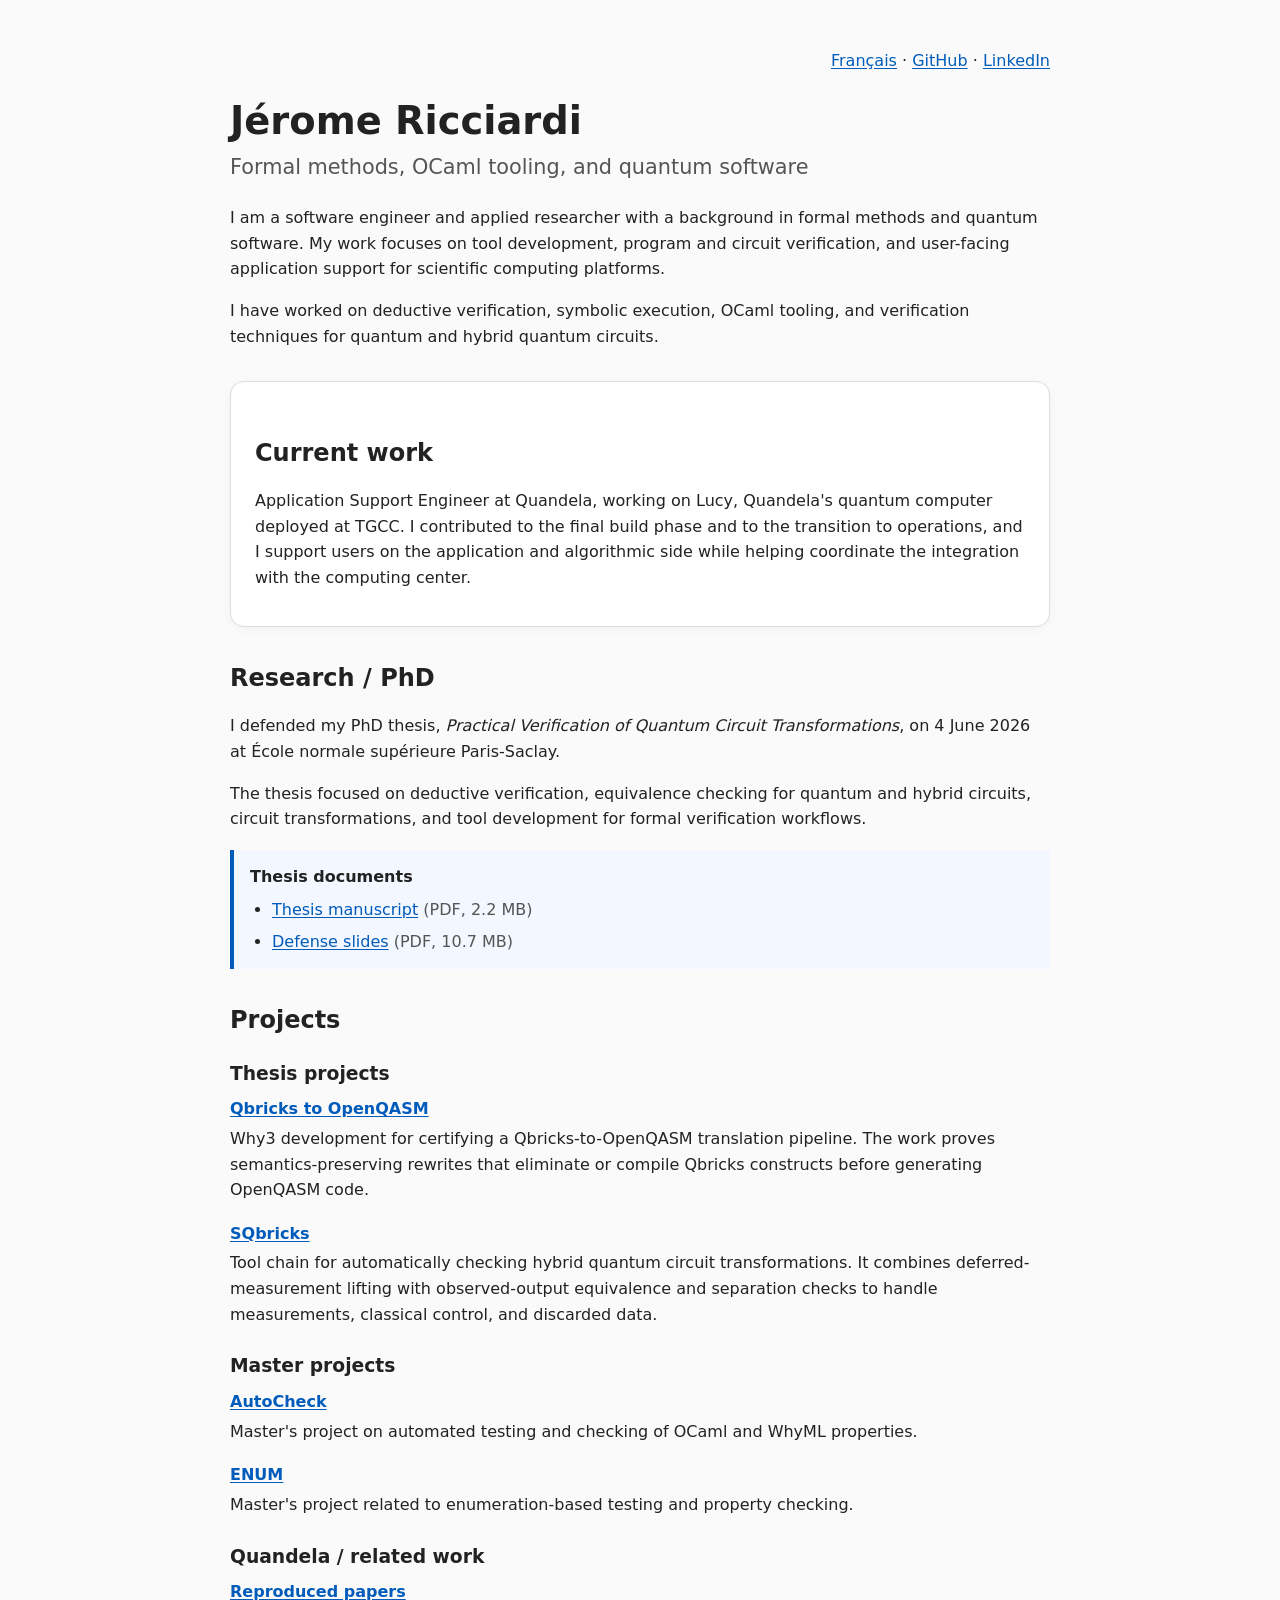
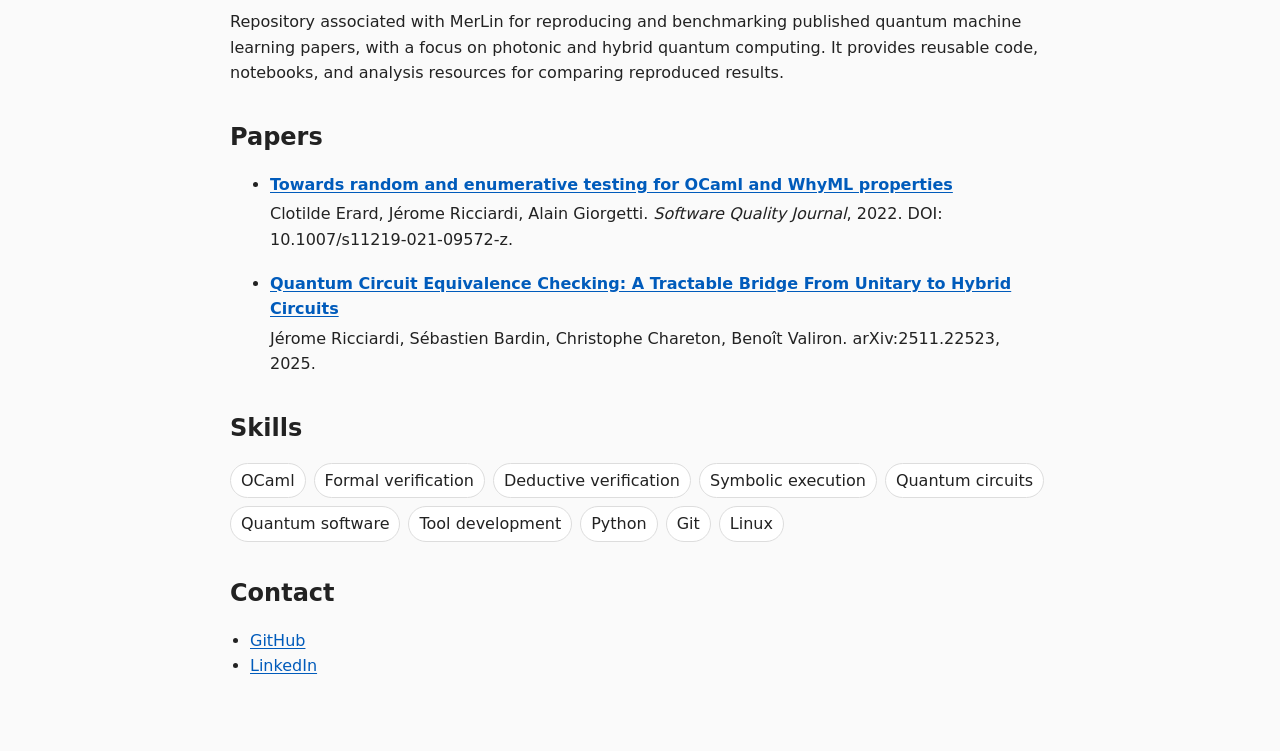
==== commit f0f2004c: "Thesis page -> Personal page" ====
--- a/en.html
+++ b/en.html
@@ -3,9 +3,9 @@
 
 <head>
   <meta charset="utf-8">
-  <title>PhD Thesis — Jérome Ricciardi</title>
+  <title>Jérome Ricciardi — Formal methods, OCaml tooling, and quantum software</title>
   <meta name="description"
-    content="Jérome Ricciardi's PhD thesis on the practical verification of quantum circuit transformations. Thesis manuscript and defense slides.">
+    content="Personal page of Jérome Ricciardi: formal methods, OCaml tooling, quantum software, formal verification, and application support for quantum computing.">
   <meta name="viewport" content="width=device-width, initial-scale=1">
   <link rel="alternate" hreflang="fr" href="index.html">
   <link rel="alternate" hreflang="en" href="en.html">
@@ -14,31 +14,56 @@
 
 <body>
   <main>
-    <nav class="lang" aria-label="Language selection">
+    <nav class="lang" aria-label="Profile links and language">
       <a href="index.html" lang="fr" hreflang="fr">Français</a>
+      <span aria-hidden="true"> · </span>
+      <a href="https://github.com/jricc">GitHub</a>
+      <span aria-hidden="true"> · </span>
+      <a href="https://www.linkedin.com/in/jerome-ricciardi">LinkedIn</a>
     </nav>
 
-    <h1>PhD Thesis</h1>
-    <p class="subtitle">Jérome Ricciardi</p>
+    <header class="hero">
+      <h1>Jérome Ricciardi</h1>
+      <p class="subtitle">Formal methods, OCaml tooling, and quantum software</p>
+      <p>
+        I am a software engineer and applied researcher with a background in formal methods and quantum software.
+        My work focuses on tool development, program and circuit verification, and user-facing application support
+        for scientific computing platforms.
+      </p>
+      <p>
+        I have worked on deductive verification, symbolic execution, OCaml tooling, and verification techniques for
+        quantum and hybrid quantum circuits.
+      </p>
+    </header>
 
-    <section class="card" aria-labelledby="thesis-title">
-      <h2 class="thesis-title" id="thesis-title">
-        Practical Verification of Quantum Circuit Transformations
-      </h2>
+    <section class="card">
+      <h2>Current work</h2>
       <p>
-        Publicly defended on <time datetime="2026-06-04">4 June 2026</time>
-        at École normale supérieure Paris-Saclay.
-        The presentation was given in English.
+        Application Support Engineer at Quandela, working on Lucy, Quandela's quantum computer deployed at TGCC.
+        I contributed to the final build phase and to the transition to operations, and I support users on the
+        application and algorithmic side while helping coordinate the integration with the computing center.
+      </p>
+    </section>
+
+    <section>
+      <h2>Research / PhD</h2>
+      <p>
+        I defended my PhD thesis, <em>Practical Verification of Quantum Circuit Transformations</em>, on
+        <time datetime="2026-06-04">4 June 2026</time> at École normale supérieure Paris-Saclay.
+      </p>
+      <p>
+        The thesis focused on deductive verification, equivalence checking for quantum and hybrid circuits,
+        circuit transformations, and tool development for formal verification workflows.
       </p>
       <div class="documents">
-        <h3>Documents</h3>
+        <h3>Thesis documents</h3>
         <ul>
           <li>
-            <a href="files/these_jerome.pdf" type="application/pdf">Read the thesis manuscript</a>
+            <a href="files/manuscript.pdf" type="application/pdf">Thesis manuscript</a>
             <span class="file-info">(PDF, 2.2 MB)</span>
           </li>
           <li>
-            <a href="files/slides_soutenance_jerome.pdf" type="application/pdf">View the defense slides</a>
+            <a href="files/slides.pdf" type="application/pdf">Defense slides</a>
             <span class="file-info">(PDF, 10.7 MB)</span>
           </li>
         </ul>
@@ -46,74 +71,105 @@
     </section>
 
     <section>
-      <h2>Institutional framework</h2>
-      <ul>
-        <li><strong>Degree-awarding institution:</strong> Université Paris-Saclay</li>
-        <li><strong>Doctoral school:</strong> STIC - Sciences and Technologies of Information and Communication</li>
-        <li><strong>Research units:</strong> LMF and LSL</li>
-        <li><strong>Thesis supervisor:</strong> Benoît Valiron, LMF</li>
-        <li><strong>CEA advisor:</strong> Christophe Chareton, CEA-List</li>
+      <h2>Projects</h2>
+
+      <h3>Thesis projects</h3>
+      <ul class="project-list">
+        <li>
+          <a href="https://github.com/jricc/qbricks.github.io/tree/main/Qbricks_to_oqasm">Qbricks to OpenQASM</a>
+          <p>
+            Why3 development for certifying a Qbricks-to-OpenQASM translation pipeline.
+            The work proves semantics-preserving rewrites that eliminate or compile Qbricks constructs
+            before generating OpenQASM code.
+          </p>
+        </li>
+        <li>
+          <a href="https://github.com/jricc/qbricks.github.io/tree/main/Artifacts/SQbricks/SQbricks">SQbricks</a>
+          <p>
+            Tool chain for automatically checking hybrid quantum circuit transformations.
+            It combines deferred-measurement lifting with observed-output equivalence and separation checks
+            to handle measurements, classical control, and discarded data.
+          </p>
+        </li>
+      </ul>
+
+      <h3>Master projects</h3>
+      <ul class="project-list">
+        <li>
+          <a href="https://alaingiorgetti.github.io/autocheck/">AutoCheck</a>
+          <p>
+            Master's project on automated testing and checking of OCaml and WhyML properties.
+          </p>
+        </li>
+        <li>
+          <a href="https://github.com/alaingiorgetti/enum">ENUM</a>
+          <p>
+            Master's project related to enumeration-based testing and property checking.
+          </p>
+        </li>
+      </ul>
+
+      <h3>Quandela / related work</h3>
+      <ul class="project-list">
+        <li>
+          <a href="https://github.com/merlinquantum/reproduced_papers">Reproduced papers</a>
+          <p>
+            Repository associated with MerLin for reproducing and
+            benchmarking published quantum machine learning
+            papers,
+            with a focus on photonic and hybrid quantum computing.
+            It provides reusable code, notebooks, and analysis
+            resources for comparing reproduced results.
+          </p>
+        </li>
       </ul>
     </section>
 
     <section>
-      <h2>Abstract</h2>
-      <p>Quantum computing, based on the principles of quantum physics, promises significant gains in computational
-        power. However, it introduces new challenges, particularly for program verification. Classical verification
-        techniques do not apply directly to quantum computing. This is mainly due to the use of
-        quantum memory (non-standard information unit) and its measurement operation, which is the only way to retrieve
-        information from a quantum bit and introduces a probabilistic aspect.</p>
-      <p>
-        In this thesis, we focus on the circuit-based quantum computing model and a practical aspect of it: circuit
-        transformations. A quantum circuit can be purely quantum (unitary circuit) or include classical control and
-        measurement (hybrid circuit). Circuit transformations occur throughout the quantum computation process, whether
-        compiling a circuit described
-        in a high-level language to a low-level language, optimising a circuit for specific hardware (transpilation),
-        changing the computation model, or transferring a quantum state (teleportation).</p>
-      <p>
-        Each of these transformations can alter the circuit's behaviour. Therefore, tools are needed to verify that the
-        behaviour is preserved. However, current tools are mostly limited to the unitary case and can only verify
-        transformations that do not change the circuit type: a unitary circuit is transformed into another unitary
-        circuit. Tools that support hybrid circuits are generally limited to hybridisation, where a unitary circuit is
-        transformed into a hybrid circuit. The real challenge arises with the introduction of auxiliary wires, such as
-        ancillas or <em>discards</em>, because these auxiliary wires must not affect the others.
-      </p>
-      <p>
-        Several techniques can verify a circuit: simulation, symbolic execution, and proof. They differ in their degree
-        of automation and scalability. Simulation, while automatable, does not scale well. Symbolic execution can also
-        be automated and scales better. Proof scales well but is difficult to automate. We therefore combine proof and
-        symbolic execution: the former certifies a compilation pass from a high-level language to a low-level language,
-        while the latter supports a tool for verifying the equivalence of hybrid circuits with <em>discard</em>.
-      </p>
-      <p>
-        To assist us in the proof process, we utilise the semi-automatic proof tool Qbricks, which is capable of proving
-        parametrised unitary circuits based on path sums. This formalism provides a compact representation of circuits
-        suitable for encoding.</p>
-      <p>
-        As a prerequisite for developing our verification tool for hybrid circuits with <em>discard</em>, we define
-        partial equivalence relations for unitary circuits and a mechanism to extend unitary verification tools to
-        hybrid circuits. The combination of these two components enables the handling of hybrid circuits with
-        <em>discard</em>.</p>
-      <p>
-        To evaluate our approach, we implement our equivalence relations and our mechanism for extending tools limited
-        to unitary circuits in SQbricks. Our results show that unitary tools extended to the hybrid case without
-        <em>discard</em> substantially outperform the state of the art. They also show that adding a separation test at
-        the unitary level allows us to handle much larger classes.</p>
+      <h2>Papers</h2>
+      <ul class="publication-list">
+        <li>
+          <a href="https://hal.science/hal-03722048v1/document">Towards random and enumerative testing for OCaml
+            and WhyML properties</a>
+          <p>
+            Clotilde Erard, Jérome Ricciardi, Alain Giorgetti.
+            <em>Software Quality Journal</em>, 2022.
+            DOI: 10.1007/s11219-021-09572-z.
+          </p>
+        </li>
+        <li>
+          <a href="https://arxiv.org/abs/2511.22523">Quantum Circuit Equivalence Checking: A Tractable
+            Bridge From Unitary to Hybrid Circuits</a>
+          <p>
+            Jérome Ricciardi, Sébastien Bardin, Christophe Chareton, Benoît Valiron.
+            arXiv:2511.22523, 2025.
+          </p>
+        </li>
+      </ul>
     </section>
 
     <section>
-      <h2>Jury</h2>
-      <ul>
-        <li>Miriam Backens - jury member, LORIA</li>
-        <li>Sylvie Boldo - jury member, Inria</li>
-        <li>Aleks Kissinger - reviewer, University of Oxford</li>
-        <li>Alessandra Di Pierro - reviewer, University of Verona</li>
+      <h2>Skills</h2>
+      <ul class="skills">
+        <li>OCaml</li>
+        <li>Formal verification</li>
+        <li>Deductive verification</li>
+        <li>Symbolic execution</li>
+        <li>Quantum circuits</li>
+        <li>Quantum software</li>
+        <li>Tool development</li>
+        <li>Python</li>
+        <li>Git</li>
+        <li>Linux</li>
       </ul>
     </section>
 
     <section>
       <h2>Contact</h2>
-      <p><a href="mailto:jricciardi@hotmail.fr">jricciardi@hotmail.fr</a></p>
+      <ul class="contact-list">
+        <li><a href="https://github.com/jricc">GitHub</a></li>
+        <li><a href="https://www.linkedin.com/in/jerome-ricciardi">LinkedIn</a></li>
+      </ul>
     </section>
   </main>
 </body>
--- a/assets/style.css
+++ b/assets/style.css
@@ -34,6 +34,14 @@
   line-height: 1.25;
 }
 
+h3 {
+  margin: 24px 0 8px;
+}
+
+.hero {
+  margin-bottom: 32px;
+}
+
 .card {
   background: white;
   border: 1px solid #ddd;
@@ -41,11 +49,6 @@
   padding: 20px 24px;
   margin: 32px 0;
   box-shadow: 0 2px 12px rgba(0,0,0,0.04);
-}
-
-.thesis-title {
-  margin: 0 0 16px;
-  font-size: 1.35rem;
 }
 
 a {
@@ -88,6 +91,46 @@
   white-space: nowrap;
 }
 
+.project-list {
+  margin: 0;
+  padding-left: 0;
+  list-style: none;
+}
+
+.project-list li,
+.publication-list li {
+  margin: 0 0 18px;
+}
+
+.project-list a,
+.publication-list a {
+  font-weight: 650;
+}
+
+.project-list p,
+.publication-list p {
+  margin: 4px 0 0;
+}
+
+.skills {
+  display: flex;
+  flex-wrap: wrap;
+  gap: 8px;
+  padding: 0;
+  list-style: none;
+}
+
+.skills li {
+  padding: 4px 10px;
+  background: #fff;
+  border: 1px solid #ddd;
+  border-radius: 999px;
+}
+
+.contact-list {
+  padding-left: 20px;
+}
+
 @media (max-width: 520px) {
   .card {
     padding: 18px;
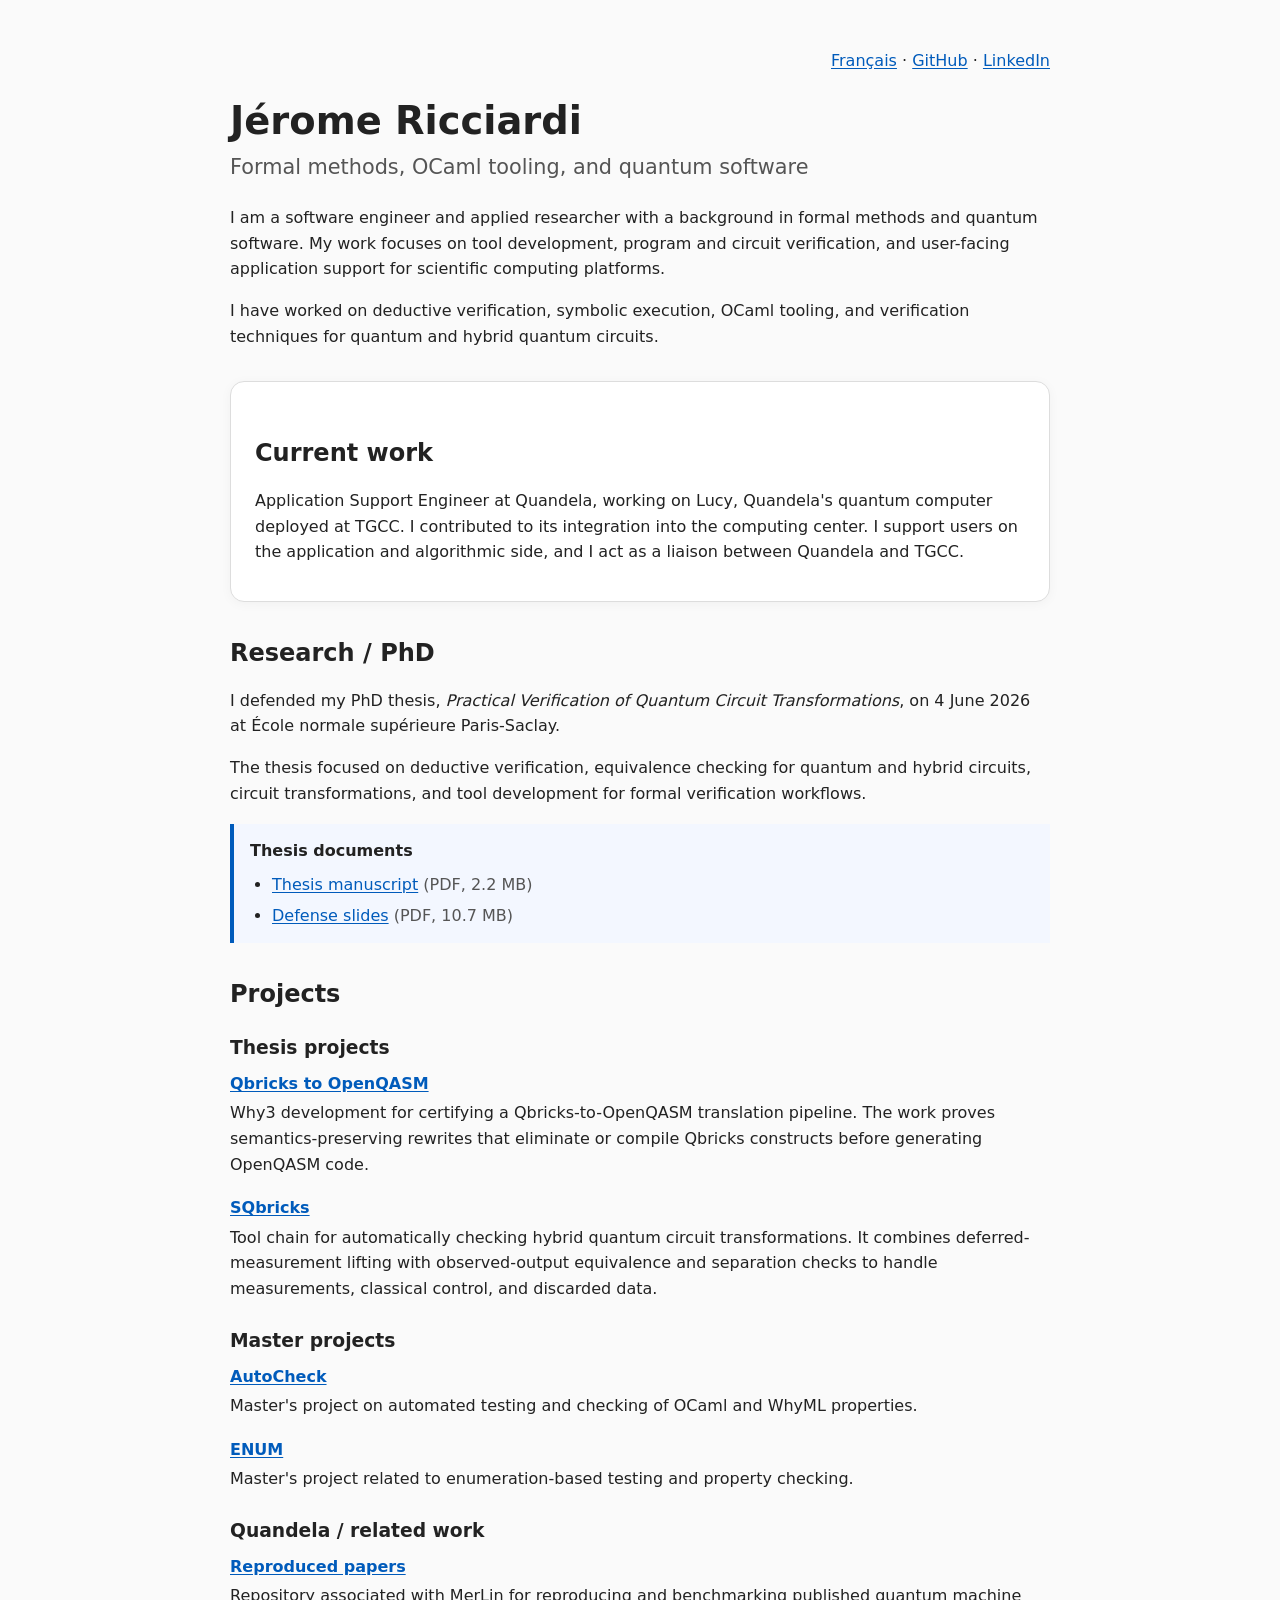
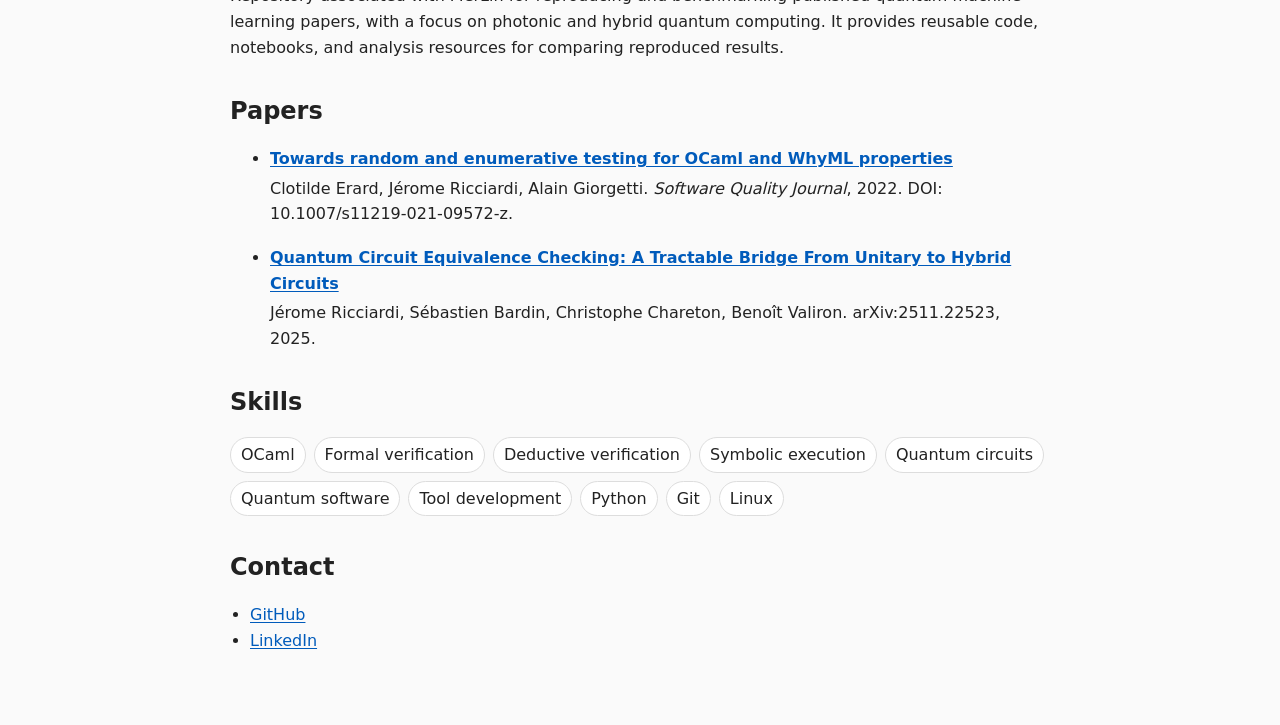
==== commit 2fb39d95: "Reformulate current work" ====
--- a/en.html
+++ b/en.html
@@ -40,8 +40,8 @@
       <h2>Current work</h2>
       <p>
         Application Support Engineer at Quandela, working on Lucy, Quandela's quantum computer deployed at TGCC.
-        I contributed to the final build phase and to the transition to operations, and I support users on the
-        application and algorithmic side while helping coordinate the integration with the computing center.
+        I contributed to its integration into the computing center. I support users on the application and algorithmic
+        side, and I act as a liaison between Quandela and TGCC.
       </p>
     </section>
 
